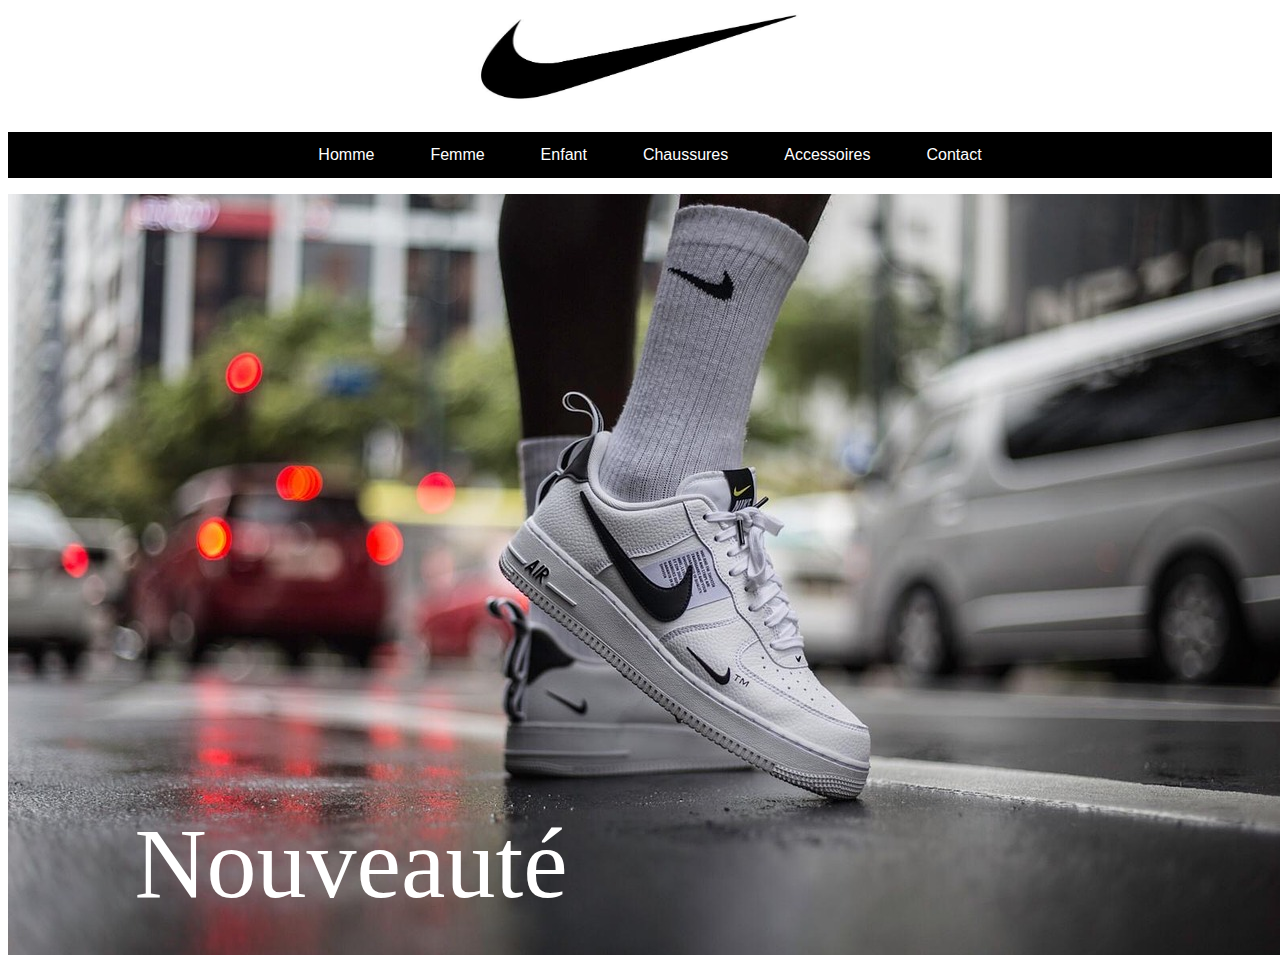
==== index.html @ 14fbe490 "modifié le 2305" ====
<!DOCTYPE html>
<html lang="en">
<head>
    <meta charset="UTF-8">
    <title>site ecommerce nike</title>
    <link href="style.css" rel="stylesheet">
</head>
<body>
    <header>
    <div class="logo">
        <img src="logo-nike.jpg" width="400px" height="100px" alt="logo">
    </div>
    <nav class="menu">
        <ul>
            <li><a href="#Homme">Homme</a></li>
            <li><a href="#Femme">Femme</a></li>
            <li><a href="#Enfant">Enfant</a></li>
            <li><a href="#Chaussures">Chaussures</a></li>
            <li><a href="#Accessoires">Accessoires</a></li>
            <li><a href="#Contact">Contact</a></li>
        </ul>
    </nav>
    </header>

    <main>
        <div class="base">
            <img src="nike-photo.jpg" alt="nike">
            <div class="image-text">Nouveauté</div>
        </div>
        
    </main>

    
</body>
</html>
---- style.css ----
header {
    text-align: center;
}

.logo {
    margin-bottom: 20px;
}

ul {
    list-style-type: none;
    text-align: center;
    background-color: black;
}
li {
    display: inline-block;
    margin-right: 20px;
    

}

li a {
    display: block;
    font-family: Arial, Helvetica, sans-serif;
    color:white;
    text-align: center;
    padding: 14px 16px;
    text-decoration: none;
    
    
}

li a:hover {
    background-color: grey;
    border-radius: 10px;
}

.base {
    position: relative;
}

.image-text {
    position: absolute;
    top: 80%;
    left: 10%;
    z-index: 1;
    color: white;
    font-size: 100px;
    
}
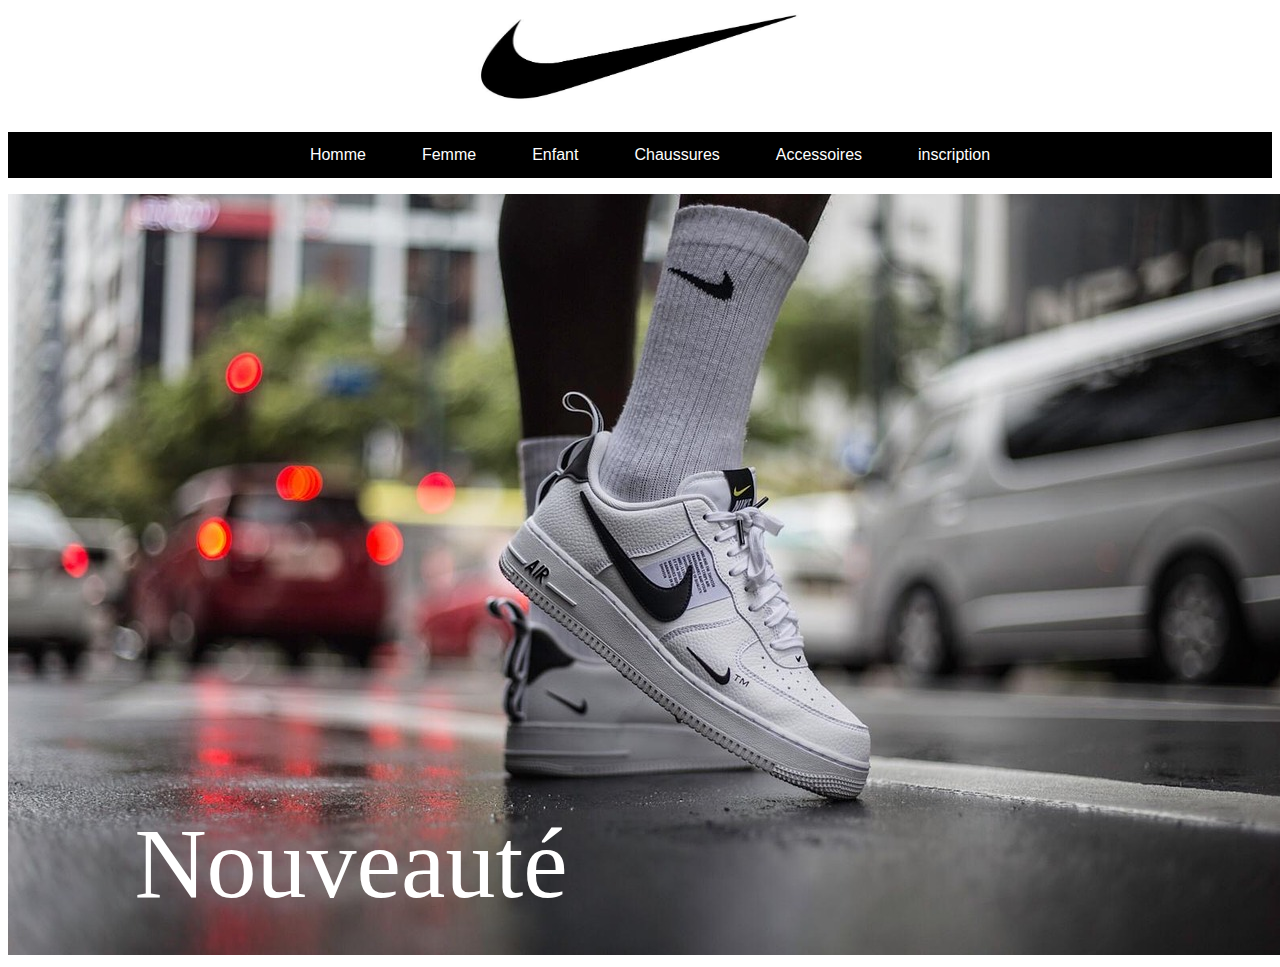
==== commit 21046a92: "modifier le 2305" ====
--- a/index.html
+++ b/index.html
@@ -12,12 +12,12 @@
     </div>
     <nav class="menu">
         <ul>
-            <li><a href="#Homme">Homme</a></li>
-            <li><a href="#Femme">Femme</a></li>
-            <li><a href="#Enfant">Enfant</a></li>
-            <li><a href="#Chaussures">Chaussures</a></li>
-            <li><a href="#Accessoires">Accessoires</a></li>
-            <li><a href="#Contact">Contact</a></li>
+            <li><a href="homme.html">Homme</a></li>
+            <li><a href="femme.html">Femme</a></li>
+            <li><a href="enfant.html">Enfant</a></li>
+            <li><a href="chaussures.html">Chaussures</a></li>
+            <li><a href="accessoire.html">Accessoires</a></li>
+            <li><a href="inscription.html">inscription</a></li>
         </ul>
     </nav>
     </header>
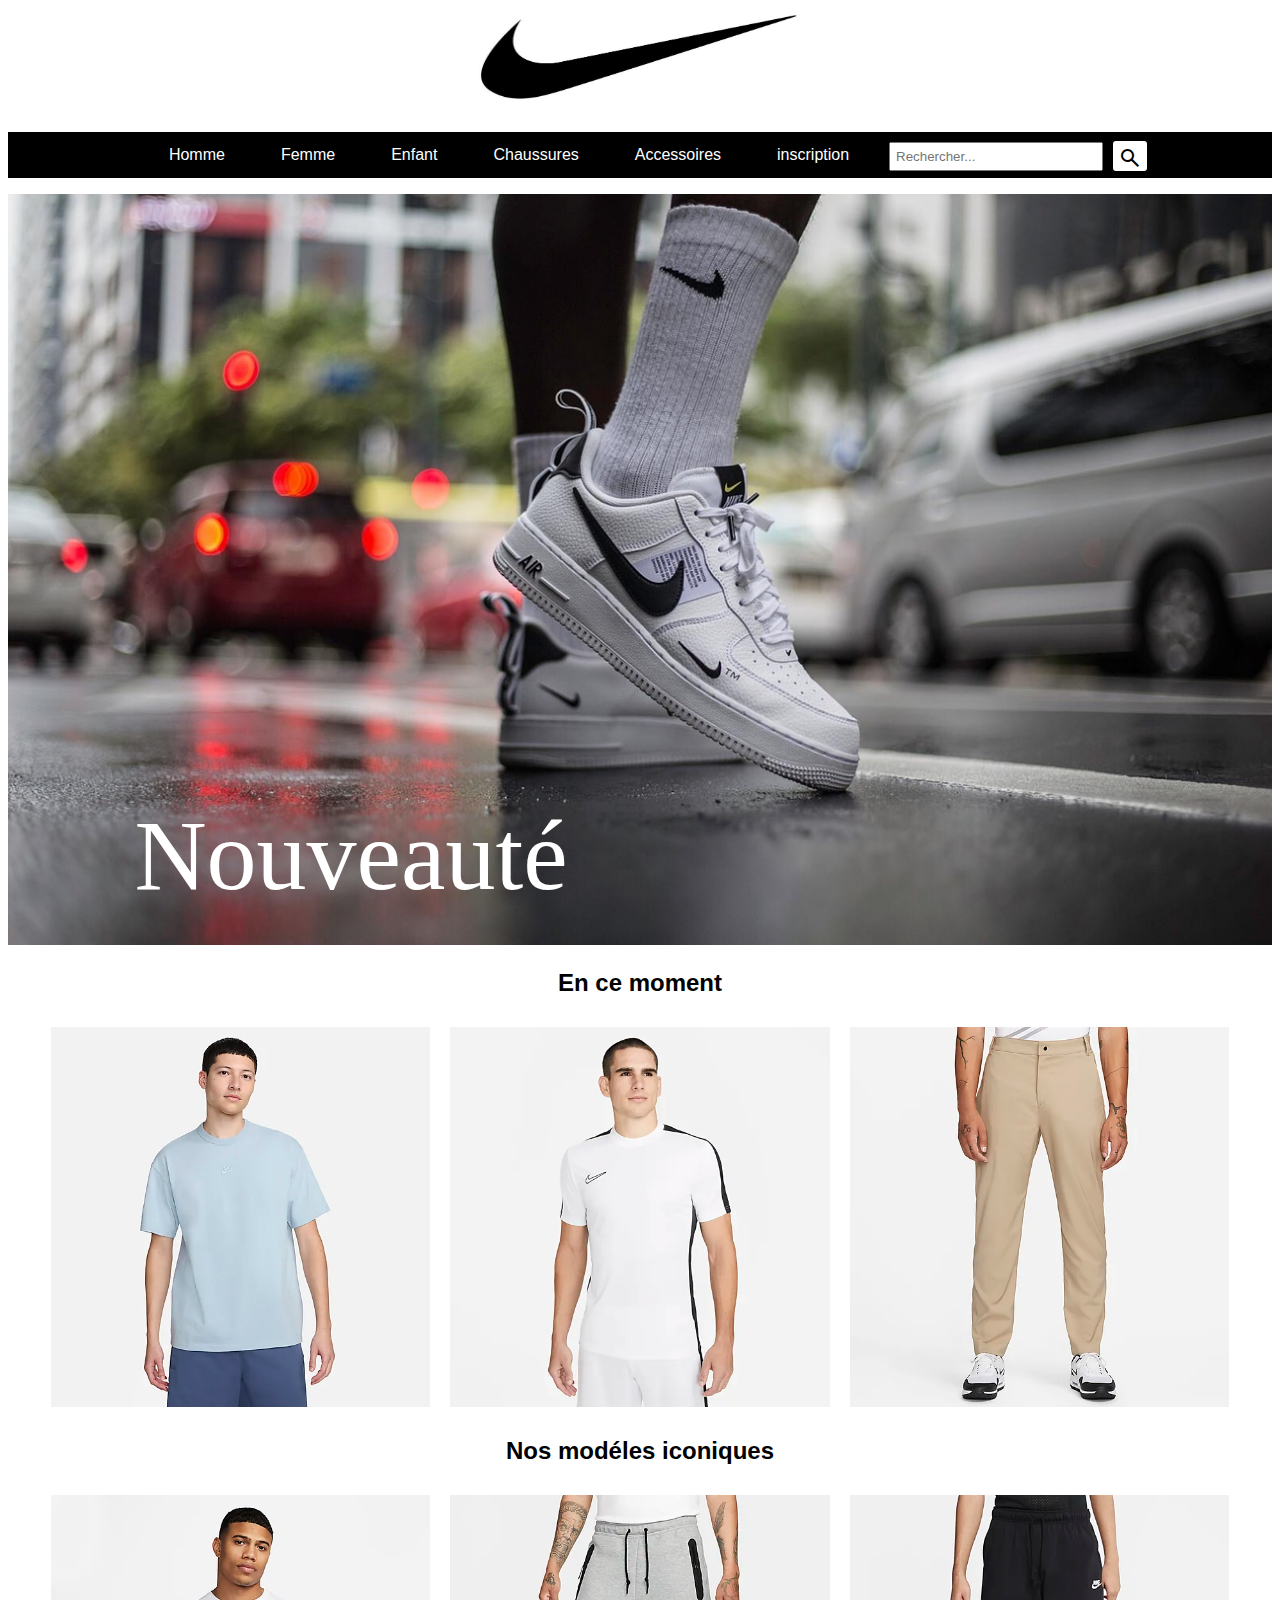
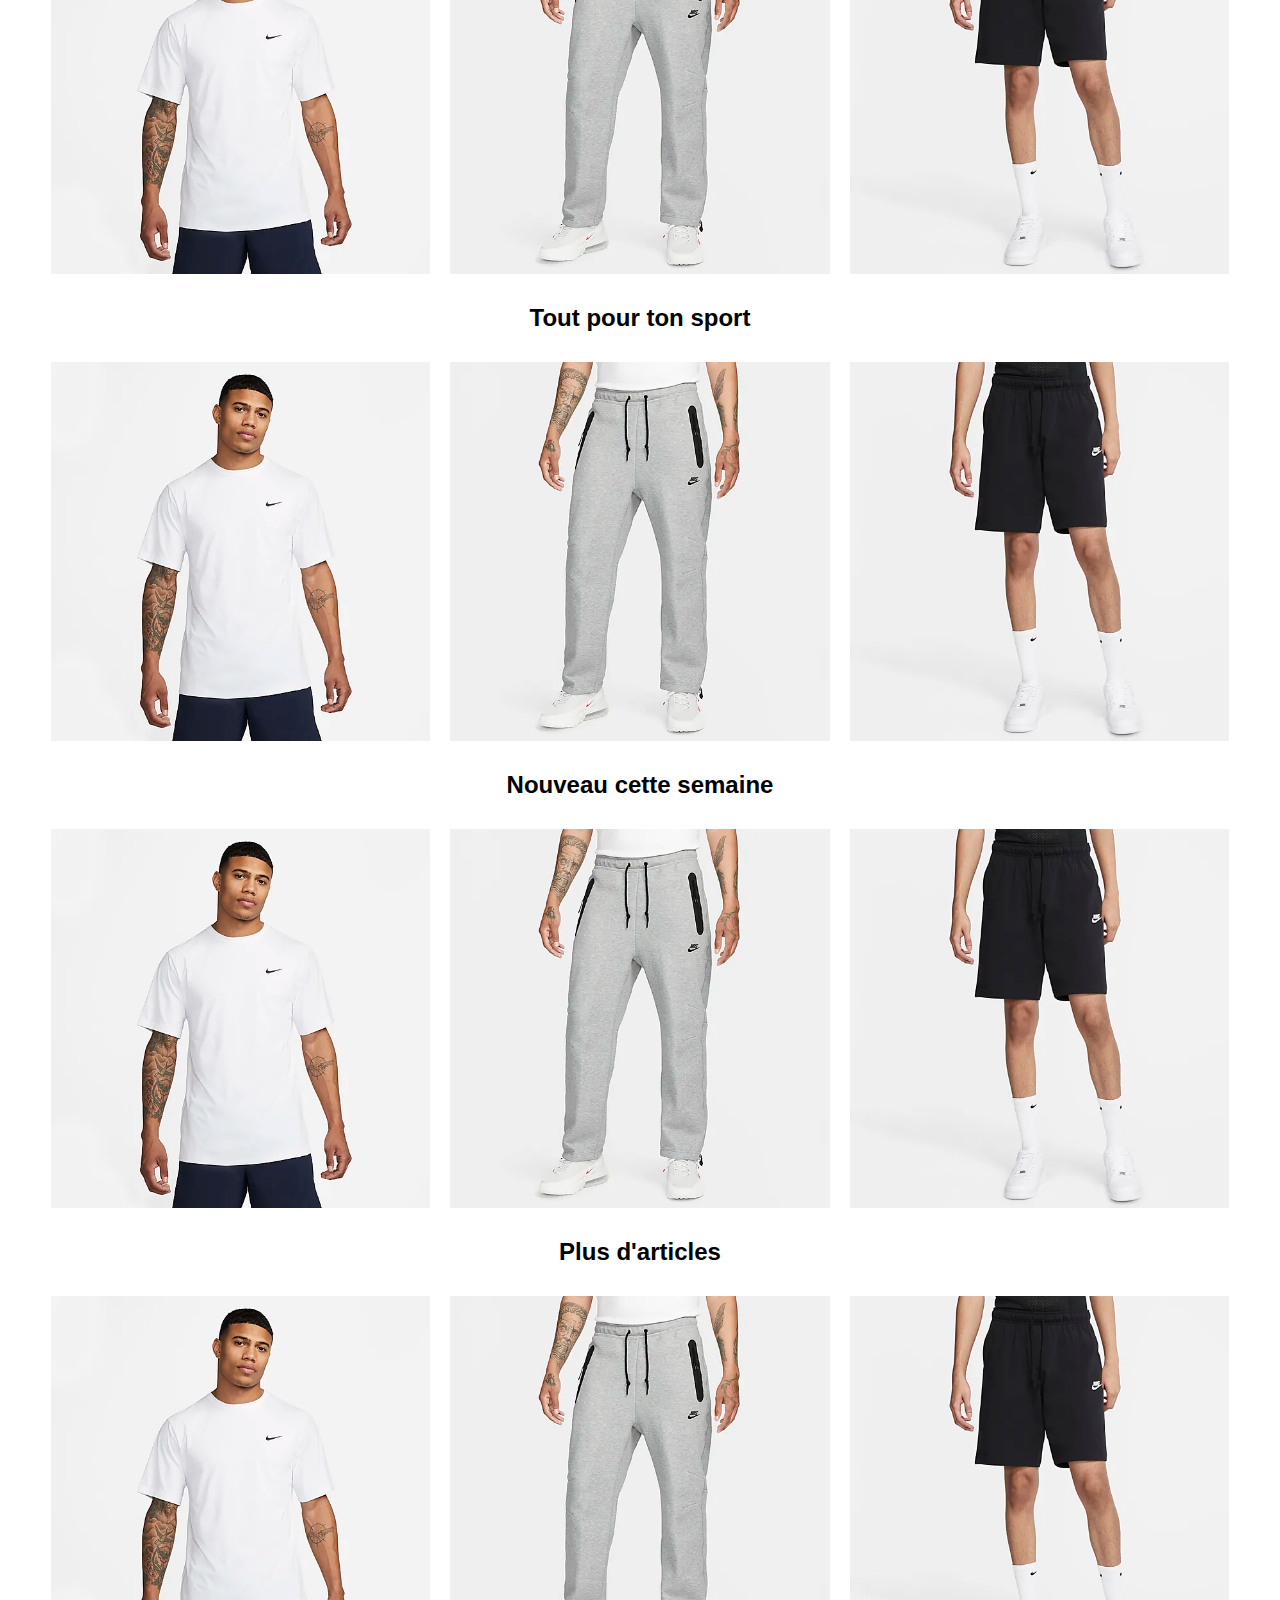
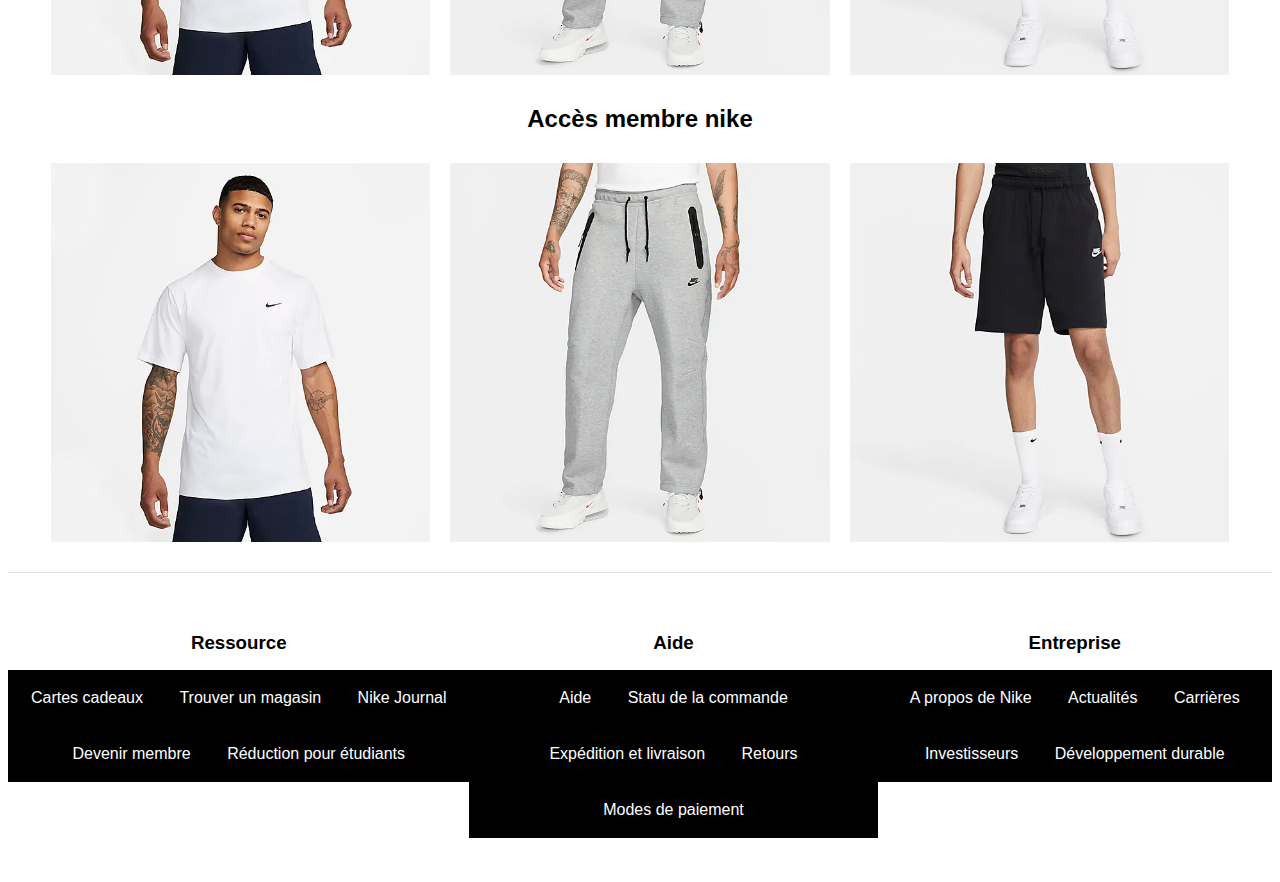
==== commit 25d783f0: "2405" ====
--- a/index.html
+++ b/index.html
@@ -3,12 +3,15 @@
 <head>
     <meta charset="UTF-8">
     <title>site ecommerce nike</title>
+    <link rel="stylesheet" href="https://fonts.googleapis.com/css2?family=Material+Symbols+Outlined:opsz,wght,FILL,GRAD@20..48,100..700,0..1,-50..200" />
     <link href="style.css" rel="stylesheet">
 </head>
 <body>
     <header>
     <div class="logo">
+        <a href="index.html">
         <img src="logo-nike.jpg" width="400px" height="100px" alt="logo">
+        </a>
     </div>
     <nav class="menu">
         <ul>
@@ -18,18 +21,105 @@
             <li><a href="chaussures.html">Chaussures</a></li>
             <li><a href="accessoire.html">Accessoires</a></li>
             <li><a href="inscription.html">inscription</a></li>
+            <li class="search-bar">
+                <form>
+                    <input type="text" placeholder="Rechercher...">
+                    <button type="submit">
+                            <span class="material-symbols-outlined">
+                                search
+                            </span>
+                    </button>
+                    
+                </form>
+            </li>    
         </ul>
     </nav>
     </header>
 
     <main>
         <div class="base">
-            <img src="nike-photo.jpg" alt="nike">
+            <img class="base1" src="nike-photo.jpg" alt="nike">
             <div class="image-text">Nouveauté</div>
+        </div>
+        <h2>En ce moment</h2>
+        <div class="image-container">
+            <div class="row">
+
+                <img class="image" src="tee-shirt-sportswear-essentials-pour.png" >
+                <img class="image" src="haut-de-foot-a-manches-courtes-dri-fit-academy.png" >
+                <img class="image" src="pantalon-de-golf-dri-fit-victory-pour.png">
+            
+            </div>
+            <h2>Nos modéles iconiques</h2>
+            <div class="row">
+                <img class="image" src="haut-a-manches-courtes-anti-uv.png">
+                <img class="image" src="pantalon-de-survetement-a-ourlet.png">
+                <img class="image" src="short-sportswear-club-pour-j6XGkm.png">
+            </div>
+            <h2>Tout pour ton sport</h2>
+            <div class="row">
+                <img class="image" src="haut-a-manches-courtes-anti-uv.png">
+                <img class="image" src="pantalon-de-survetement-a-ourlet.png">
+                <img class="image" src="short-sportswear-club-pour-j6XGkm.png">
+            </div>
+            <h2>Nouveau cette semaine</h2>
+            <div class="row">
+                <img class="image" src="haut-a-manches-courtes-anti-uv.png">
+                <img class="image" src="pantalon-de-survetement-a-ourlet.png">
+                <img class="image" src="short-sportswear-club-pour-j6XGkm.png">
+            </div>
+            <h2>Plus d'articles</h2>
+            <div class="row">
+                <img class="image" src="haut-a-manches-courtes-anti-uv.png">
+                <img class="image" src="pantalon-de-survetement-a-ourlet.png">
+                <img class="image" src="short-sportswear-club-pour-j6XGkm.png">
+            </div>
+            <h2>Accès membre nike</h2>
+            <div class="row">
+                <img class="image" src="haut-a-manches-courtes-anti-uv.png">
+                <img class="image" src="pantalon-de-survetement-a-ourlet.png">
+                <img class="image" src="short-sportswear-club-pour-j6XGkm.png">
+            </div>
         </div>
         
     </main>
+    <hr class="barre-horizontal">
 
+    <footer>
+        <div class="footer-menu">
+            <div class="footer-column">
+                <h3>Ressource</h3>
+                <ul>
+                    <li><a href="#">Cartes cadeaux</a></li>
+                    <li><a href="#">Trouver un magasin</a></li>
+                    <li><a href="#">Nike Journal</a></li>
+                    <li><a href="#">Devenir membre</a></li>
+                    <li><a href="#">Réduction pour étudiants</a></li>
+                </ul>
+            </div>
+            <div class="footer-column">
+                <h3>Aide</h3>
+                <ul>
+                    <li><a href="#">Aide</a></li>
+                    <li><a href="#">Statu de la commande</a></li>
+                    <li><a href="#">Expédition et livraison</a></li>
+                    <li><a href="#">Retours</a></li>
+                    <li><a href="#">Modes de paiement</a></li>
+                </ul>
+            </div>
+            <div class="footer-column">
+                <h3>Entreprise</h3>
+                <ul>
+                    <li><a href="#">A propos de Nike</a></li>
+                    <li><a href="#">Actualités</a></li>
+                    <li><a href="#">Carrières</a></li>
+                    <li><a href="#">Investisseurs</a></li>
+                    <li><a href="#">Développement durable</a></li>
+                </ul>
+            </div>
+        </div>
+    </footer>
+ 
     
 </body>
 </html>--- a/style.css
+++ b/style.css
@@ -33,9 +33,37 @@
     background-color: grey;
     border-radius: 10px;
 }
+.search-bar {
+    display: inline-block;
+    vertical-align: middle;
+}
+
+.search-bar form {
+    display: flex;
+    align-items: center;
+}
+
+.search-bar input[type="text"] {
+    padding: 5px;
+    width: 200px;
+    margin-right: 10px;
+
+}
+
+.search-bar button {
+    padding: 5px; 
+    border: none; 
+    background-color: #fff; 
+    border-radius: 3px;
+    height: 30px; 
+    cursor: pointer; 
+}
 
 .base {
     position: relative;
+}
+.base1 {
+    width: 100%;
 }
 
 .image-text {
@@ -46,4 +74,55 @@
     color: white;
     font-size: 100px;
     
-}+}
+h2 {
+    text-align: center;
+    margin-top: 20px;
+    font-family: Arial, Helvetica, sans-serif;
+    
+}
+.image-container {
+    margin-top: 20px;
+}
+.image-container .row {
+    display: flex; /* Utilisation de flexbox pour aligner les images en ligne */
+    justify-content: center; /* Centrage horizontal des images */
+}
+.image-container .row .image {
+    width: 30%; /* Ajustez la taille des images selon vos besoins */
+    margin: 10px; /* Espacement entre les images */
+}
+.barre-horizontal {
+    border: none;
+    border-top: 1px solid rgb(231, 227, 227);
+    margin: 20px 0;
+}
+.footer-menu {
+    margin-top: 20px;
+    display: flex;
+    padding: 20px 0;
+    font-family: Arial, Helvetica, sans-serif;
+}
+
+
+
+.footer-column h3 {
+    text-align: center;
+    margin-bottom: 10px;
+}
+
+.footer-column ul {
+    list-style-type: none;
+    padding: 0;
+}
+
+.footer-column li {
+    text-align: center;
+    margin: 5px 0;
+}
+
+.footer-column a {
+    color: white;
+    text-decoration: none;
+}
+
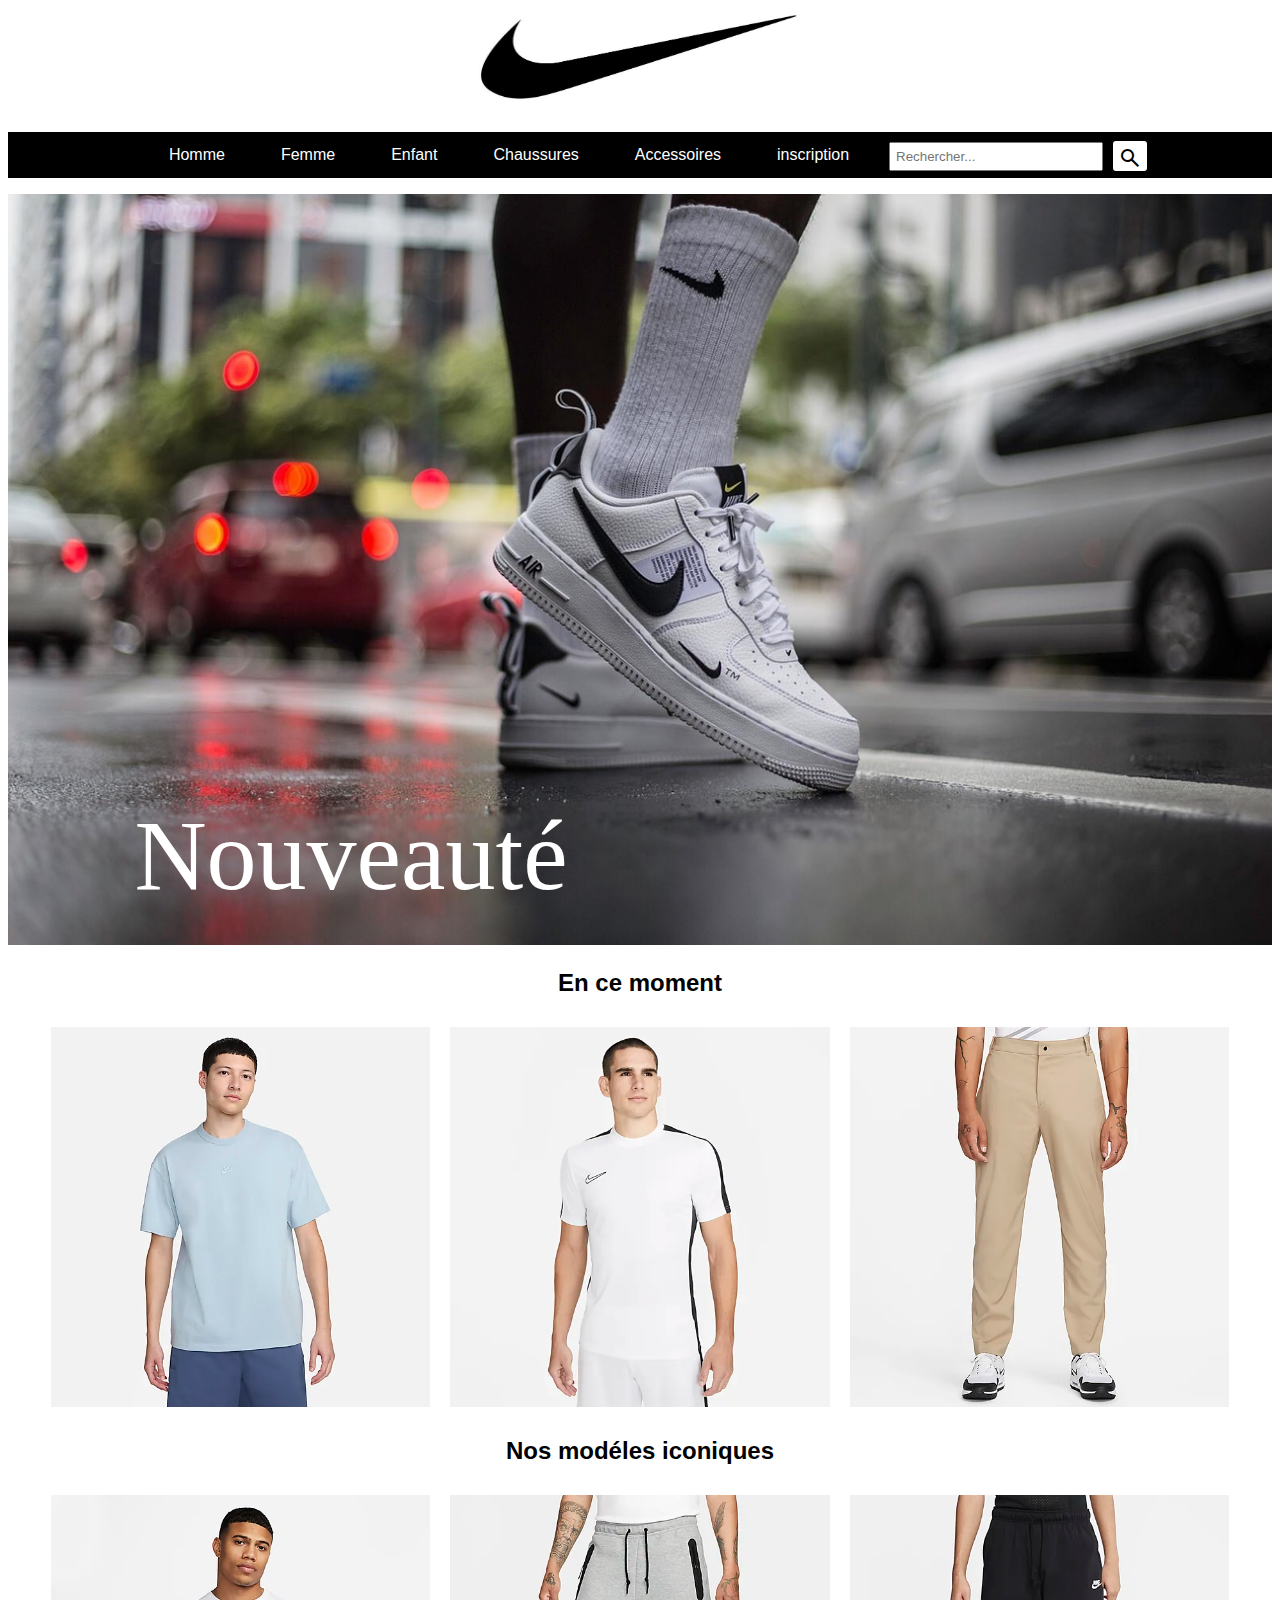
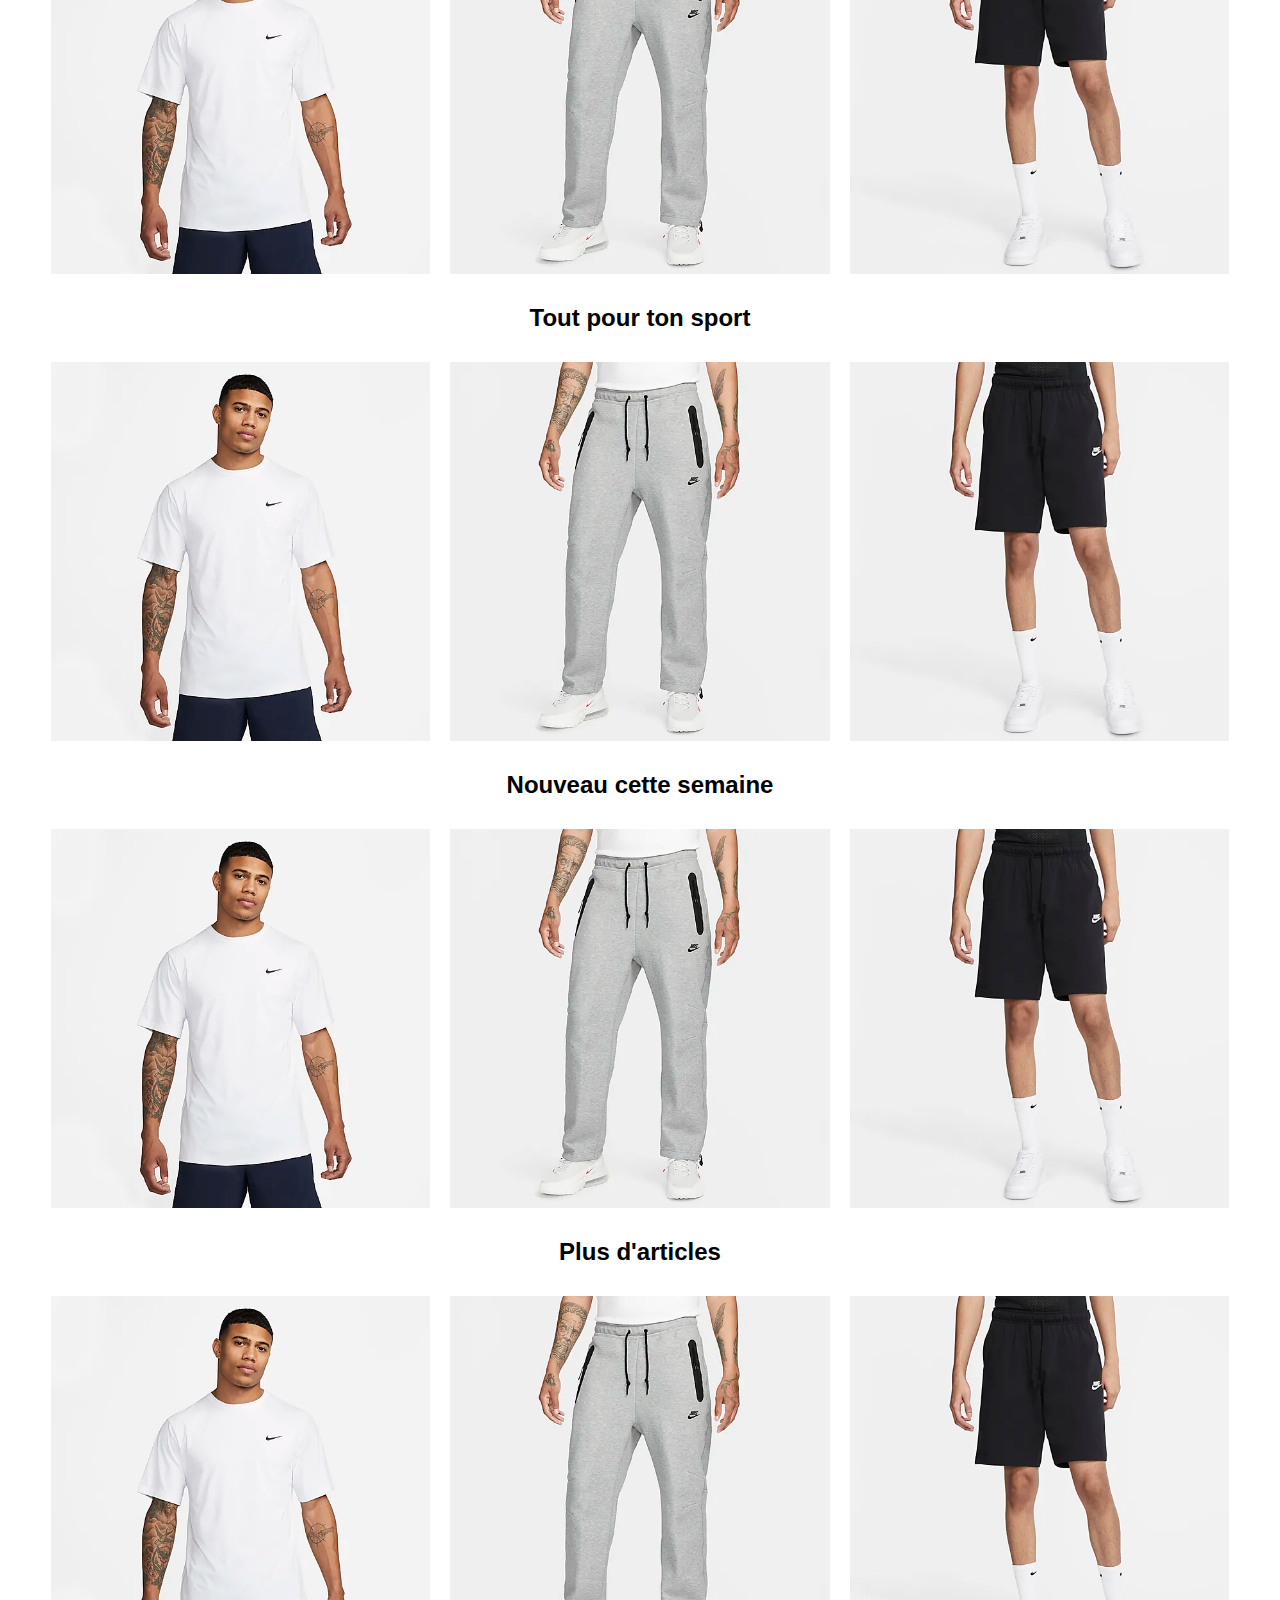
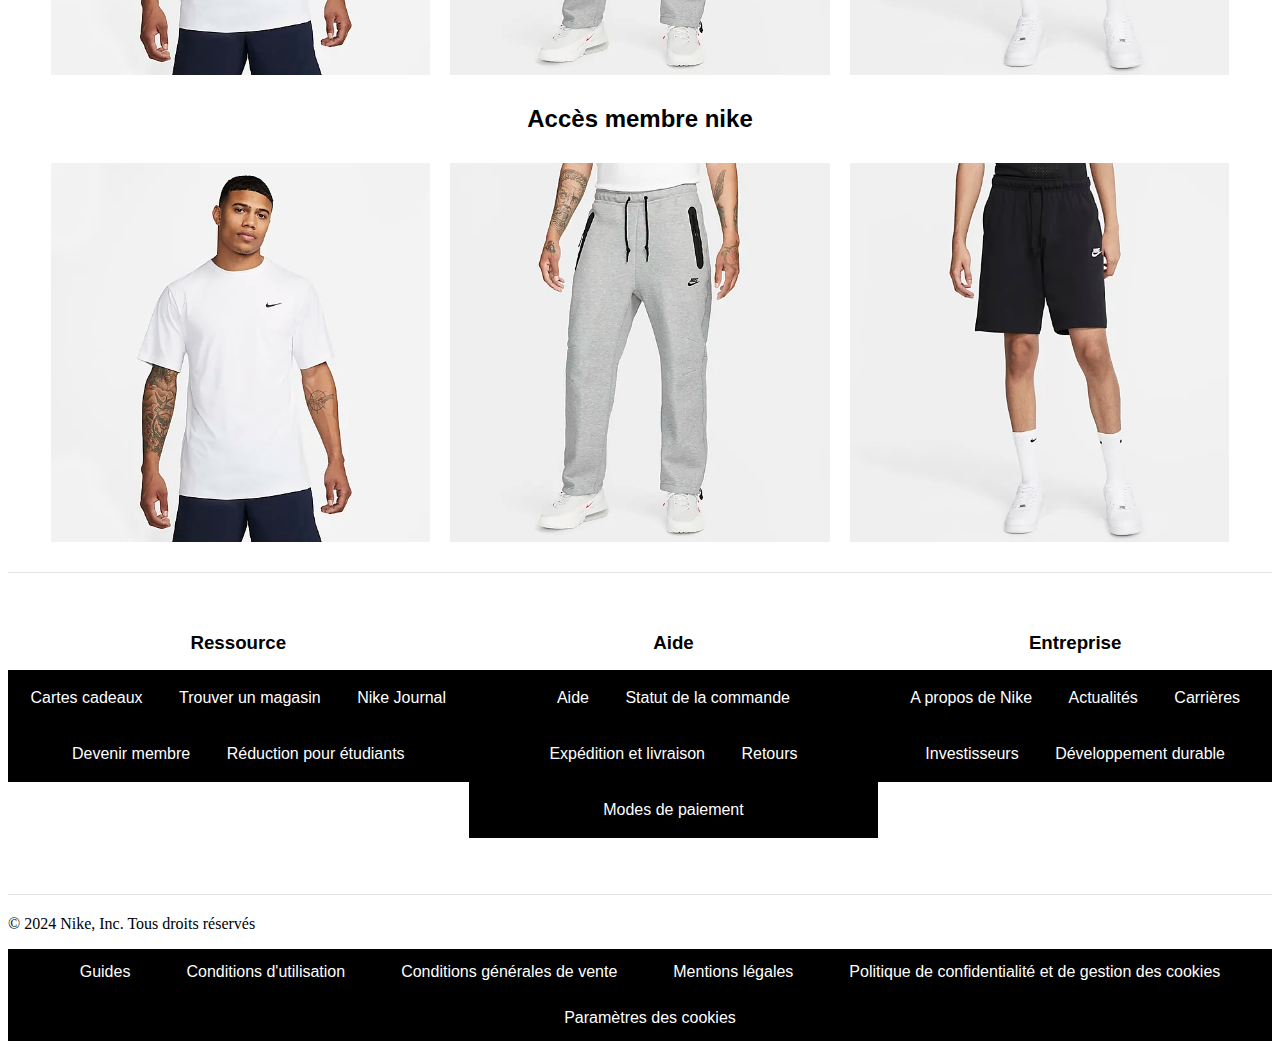
==== commit f7e6e865: "24-05" ====
--- a/index.html
+++ b/index.html
@@ -101,7 +101,7 @@
                 <h3>Aide</h3>
                 <ul>
                     <li><a href="#">Aide</a></li>
-                    <li><a href="#">Statu de la commande</a></li>
+                    <li><a href="#">Statut de la commande</a></li>
                     <li><a href="#">Expédition et livraison</a></li>
                     <li><a href="#">Retours</a></li>
                     <li><a href="#">Modes de paiement</a></li>
@@ -118,6 +118,22 @@
                 </ul>
             </div>
         </div>
+        <hr class="barre-horizontal">
+        © 2024 Nike, Inc. Tous droits réservés<br>
+        
+        <div class="footer-fin">
+            <ul>
+                <li><a href="#">Guides</a></li>
+                <li><a href="#">Conditions d'utilisation</a></li>
+                <li><a href="#">Conditions générales de vente</a></li>
+                <li><a href="#">Mentions légales</a></li>
+                <li><a href="#">Politique de confidentialité et de gestion des cookies</a></li>
+                <li><a href="#">Paramètres des cookies</a></li>
+
+            </ul>
+        </div>
+
+        
     </footer>
  
     
--- a/style.css
+++ b/style.css
@@ -92,6 +92,7 @@
     width: 30%; /* Ajustez la taille des images selon vos besoins */
     margin: 10px; /* Espacement entre les images */
 }
+
 .barre-horizontal {
     border: none;
     border-top: 1px solid rgb(231, 227, 227);
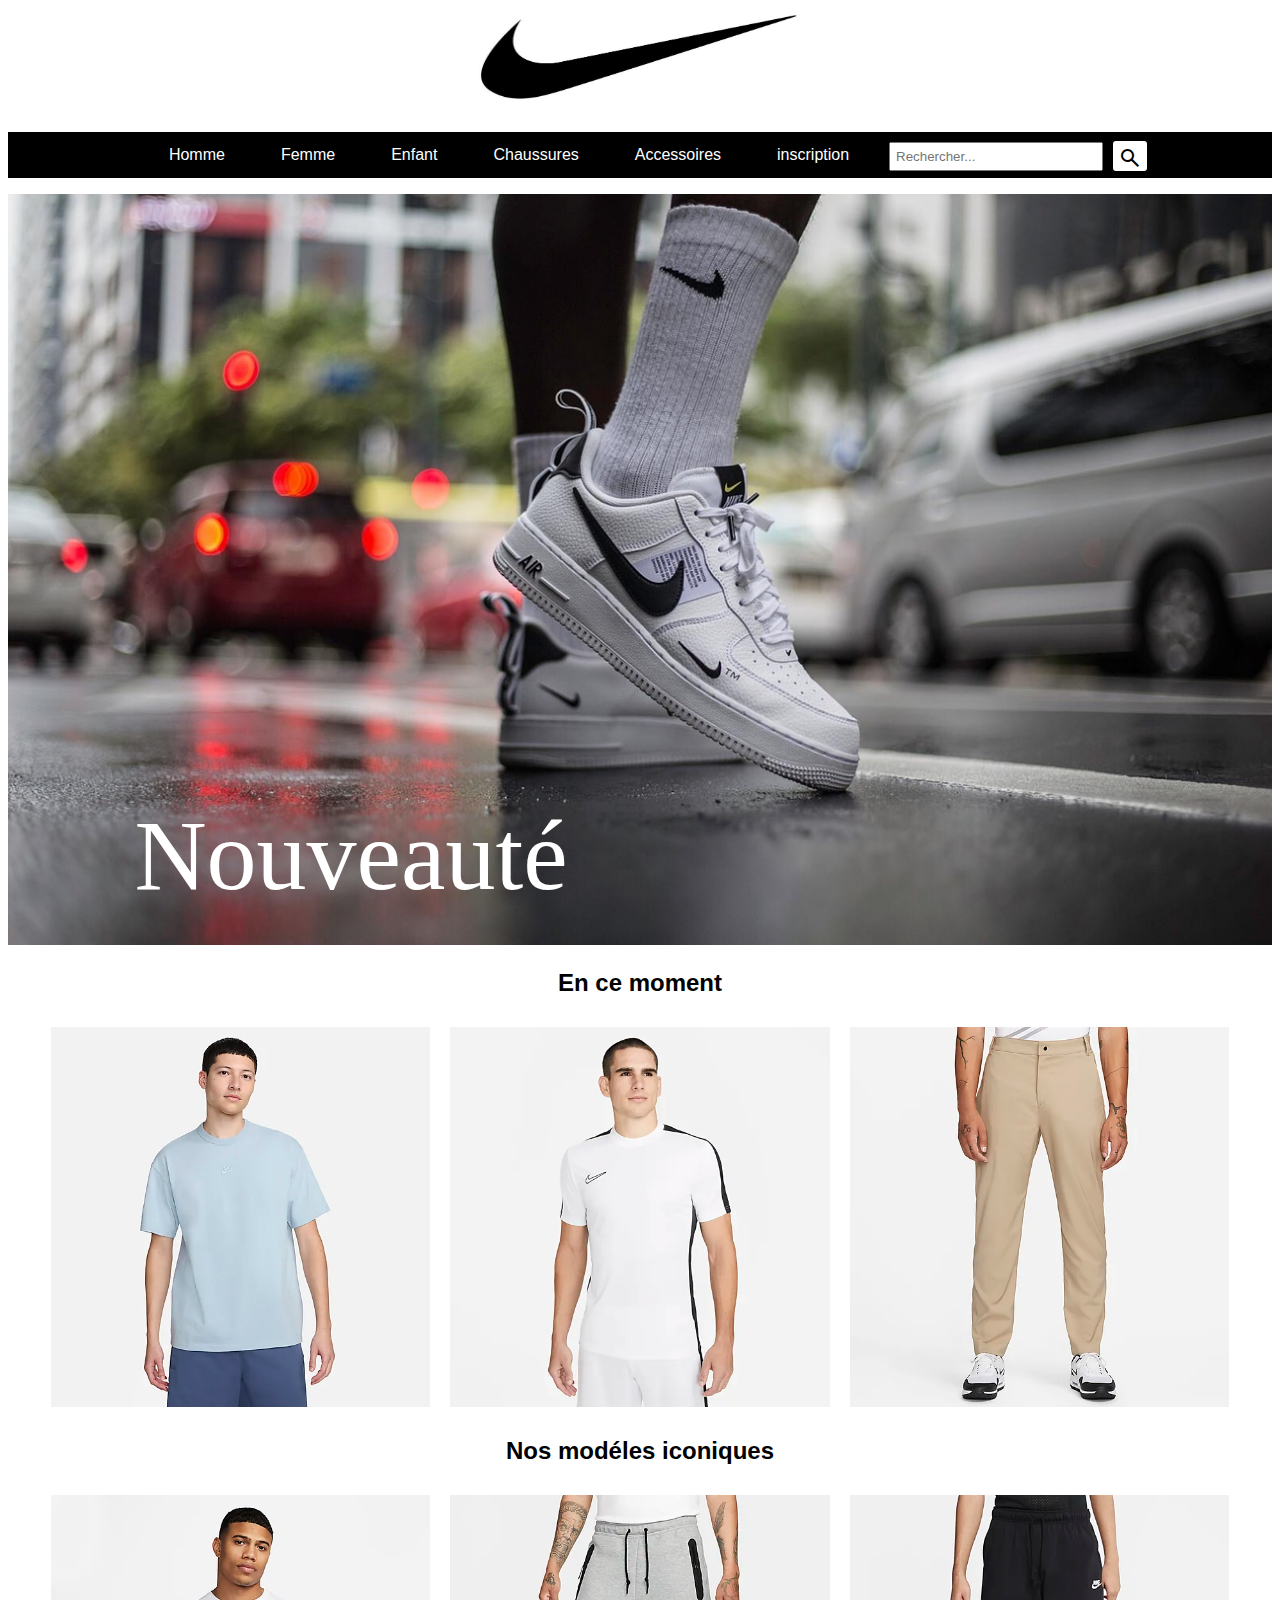
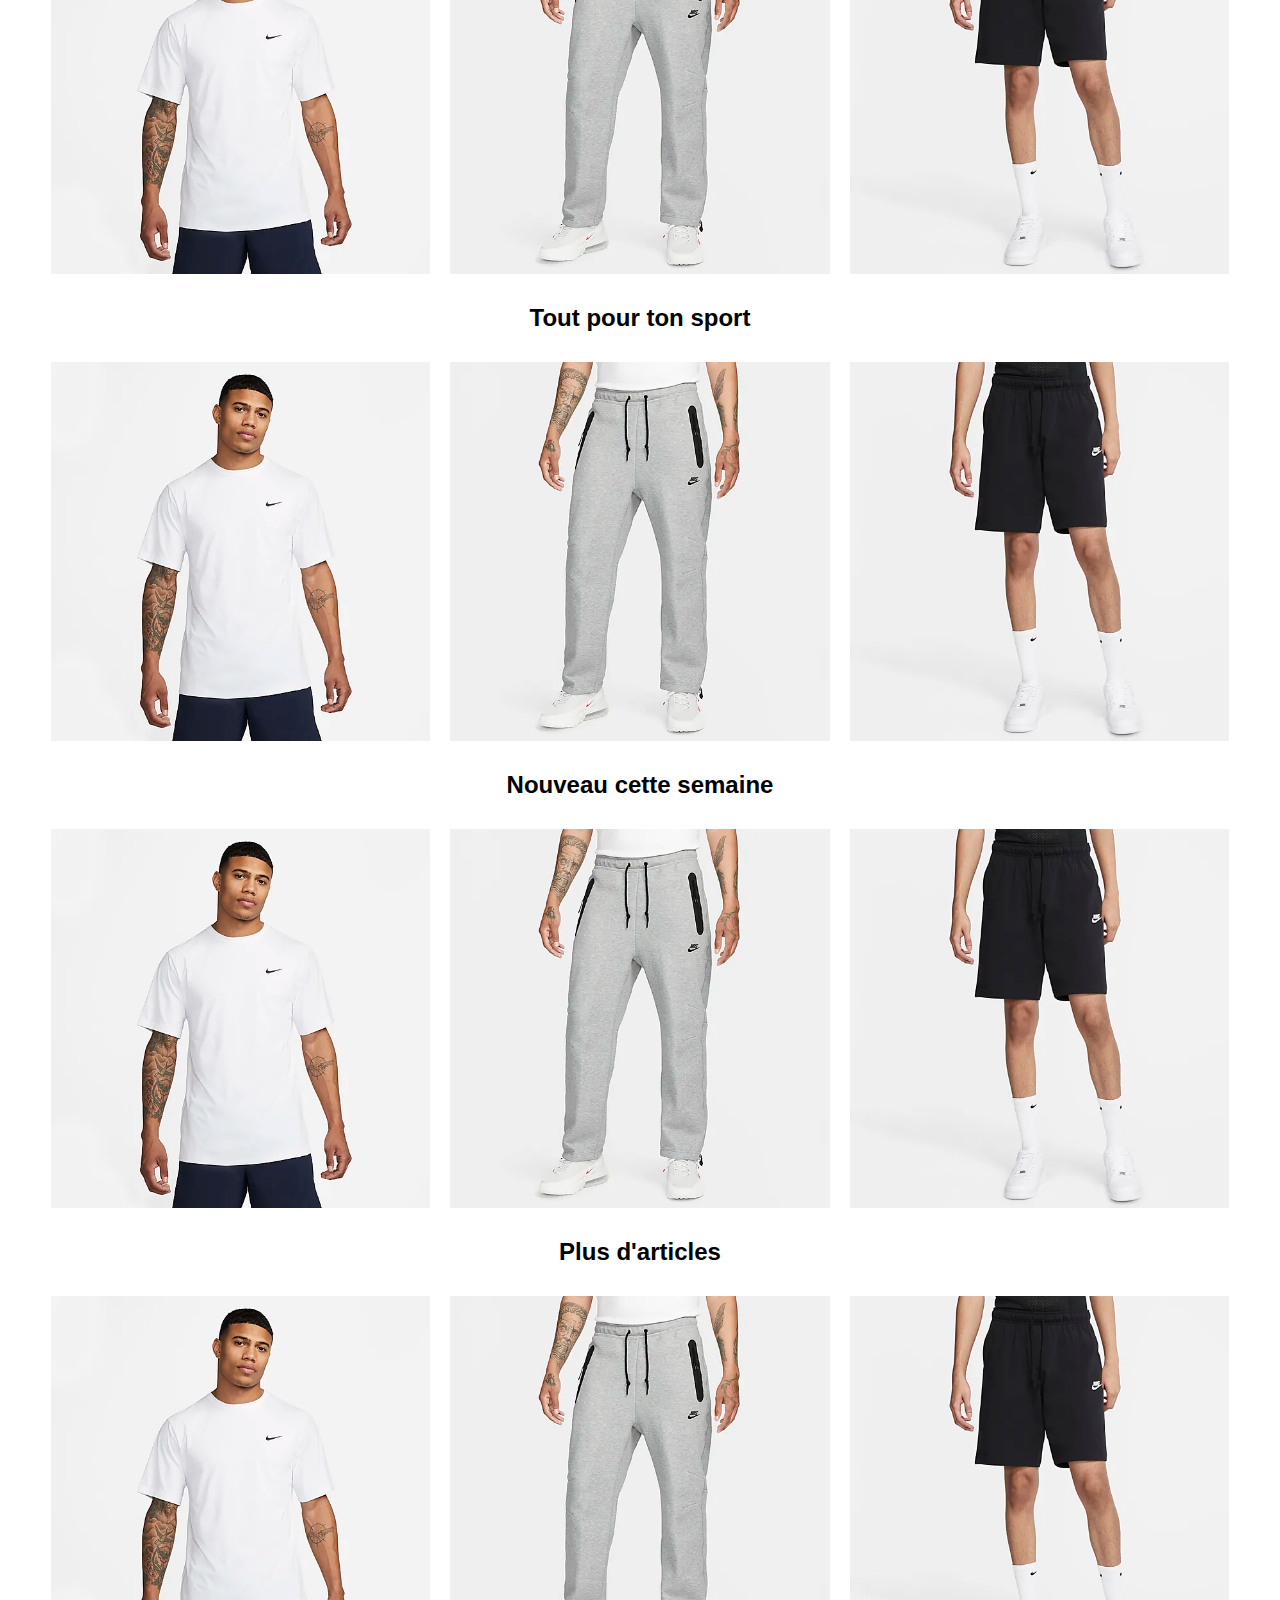
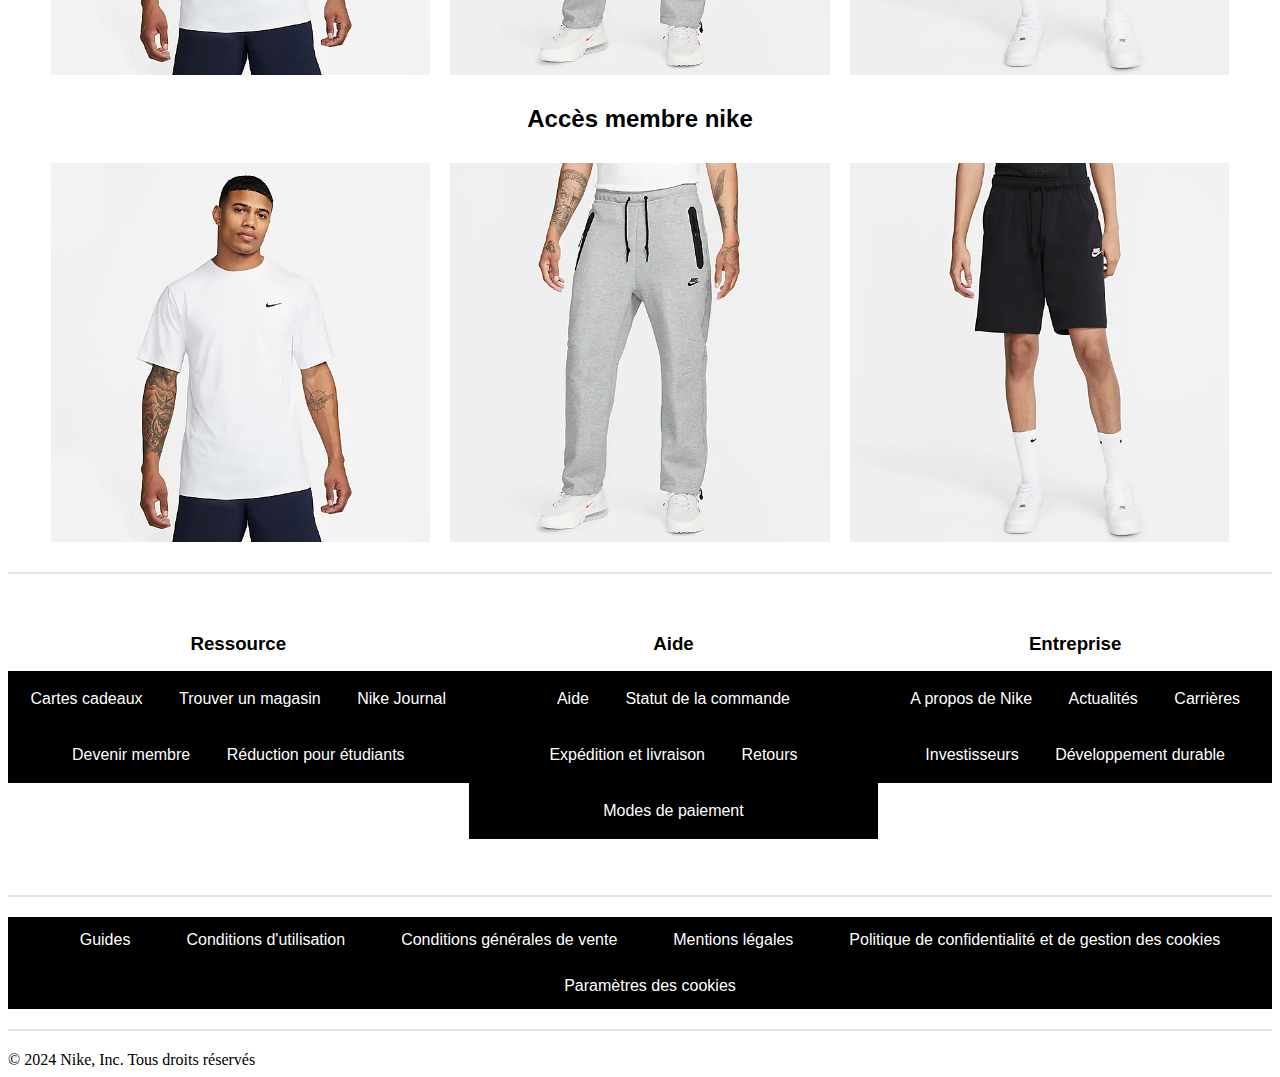
==== commit b6c3fd31: "3105" ====
--- a/index.html
+++ b/index.html
@@ -119,7 +119,7 @@
             </div>
         </div>
         <hr class="barre-horizontal">
-        © 2024 Nike, Inc. Tous droits réservés<br>
+        
         
         <div class="footer-fin">
             <ul>
@@ -132,6 +132,8 @@
 
             </ul>
         </div>
+        <hr class="barre-horizontal">
+        © 2024 Nike, Inc. Tous droits réservés<br>
 
         
     </footer>
--- a/style.css
+++ b/style.css
@@ -95,7 +95,7 @@
 
 .barre-horizontal {
     border: none;
-    border-top: 1px solid rgb(231, 227, 227);
+    border-top: 2px solid rgb(231, 227, 227);
     margin: 20px 0;
 }
 .footer-menu {
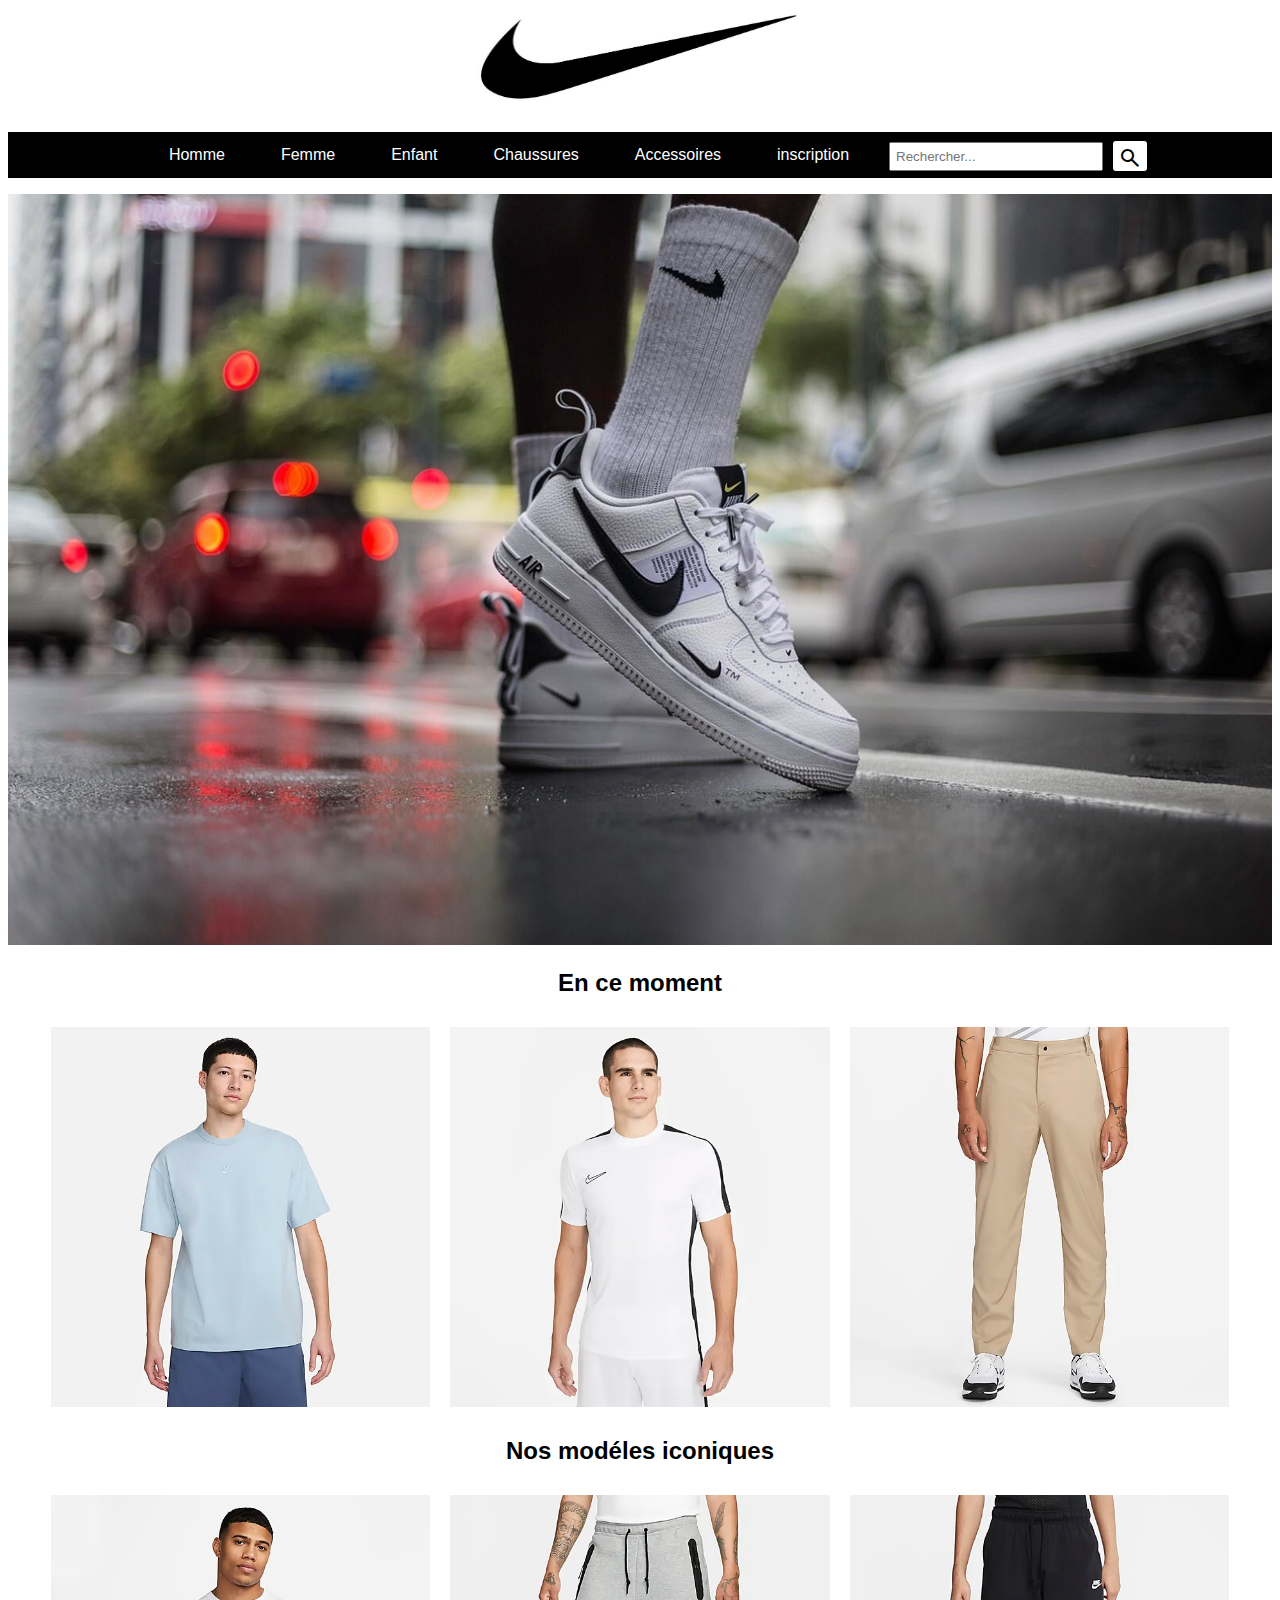
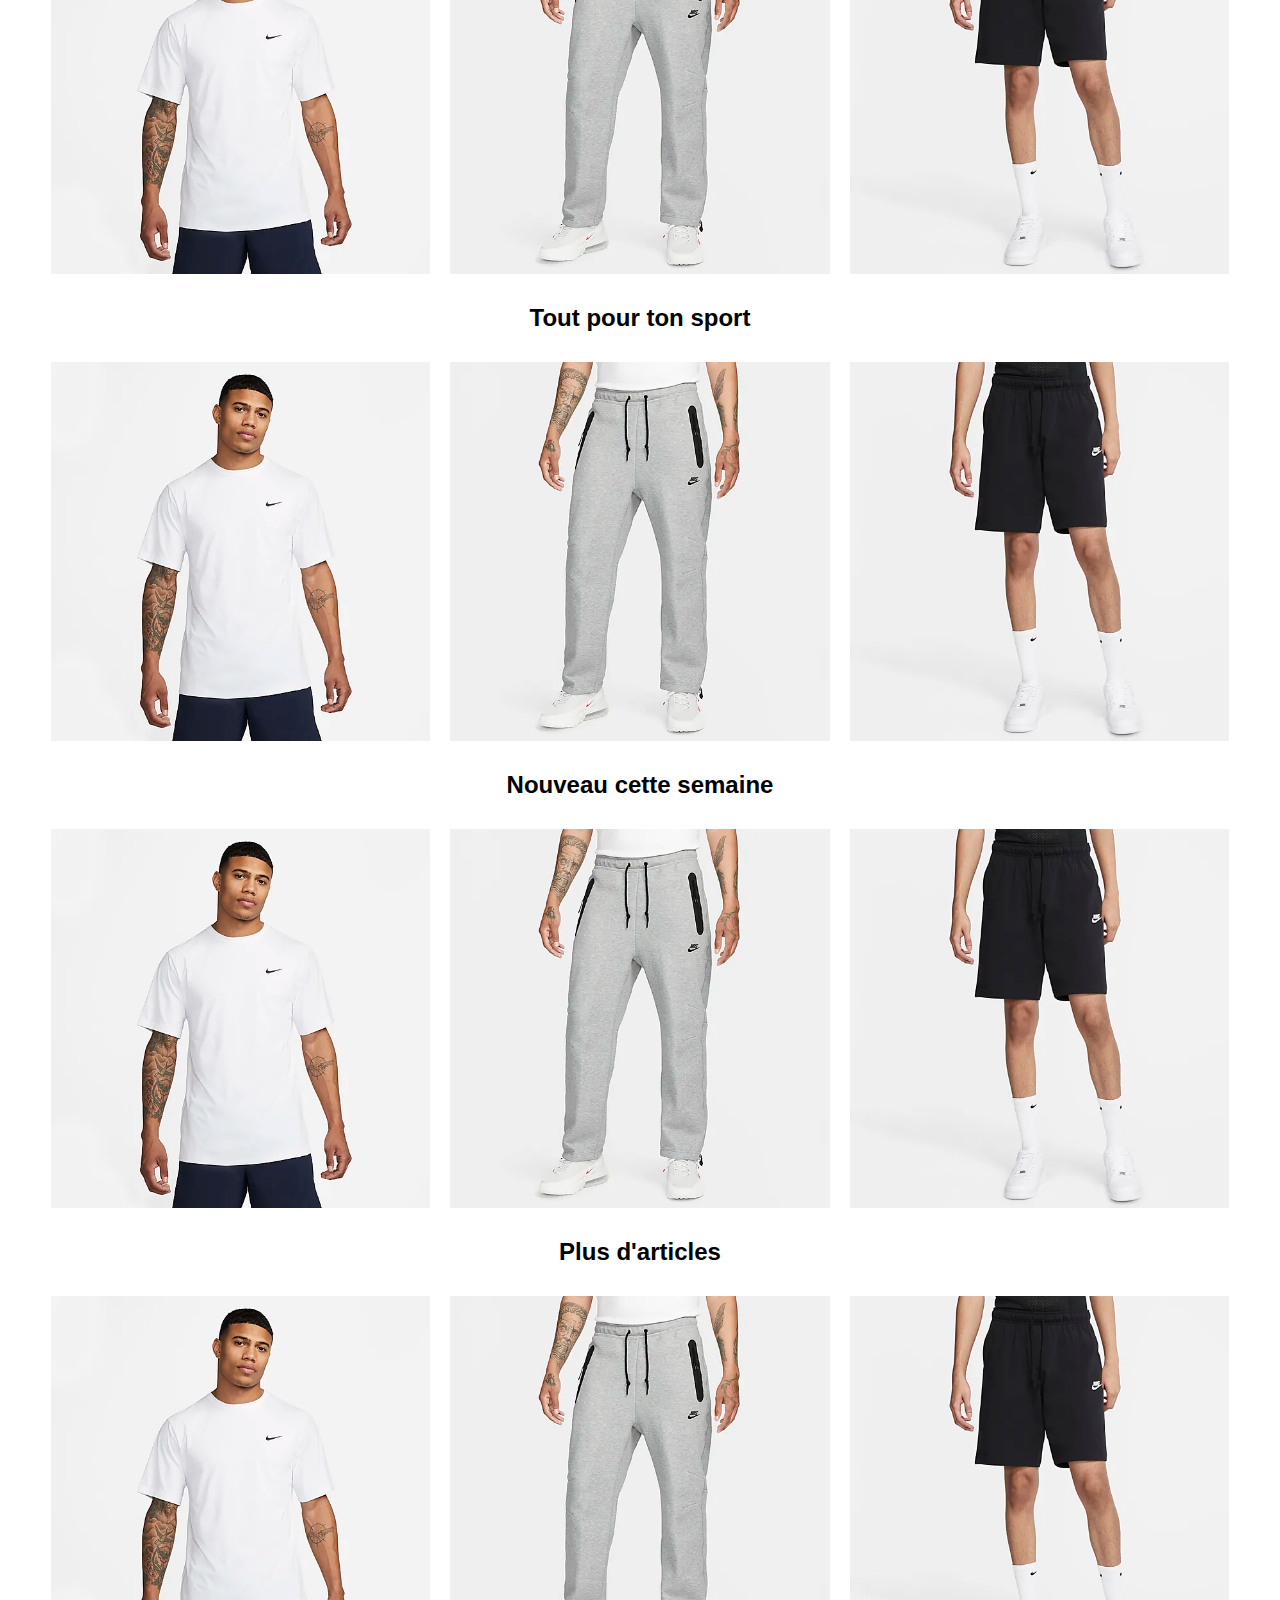
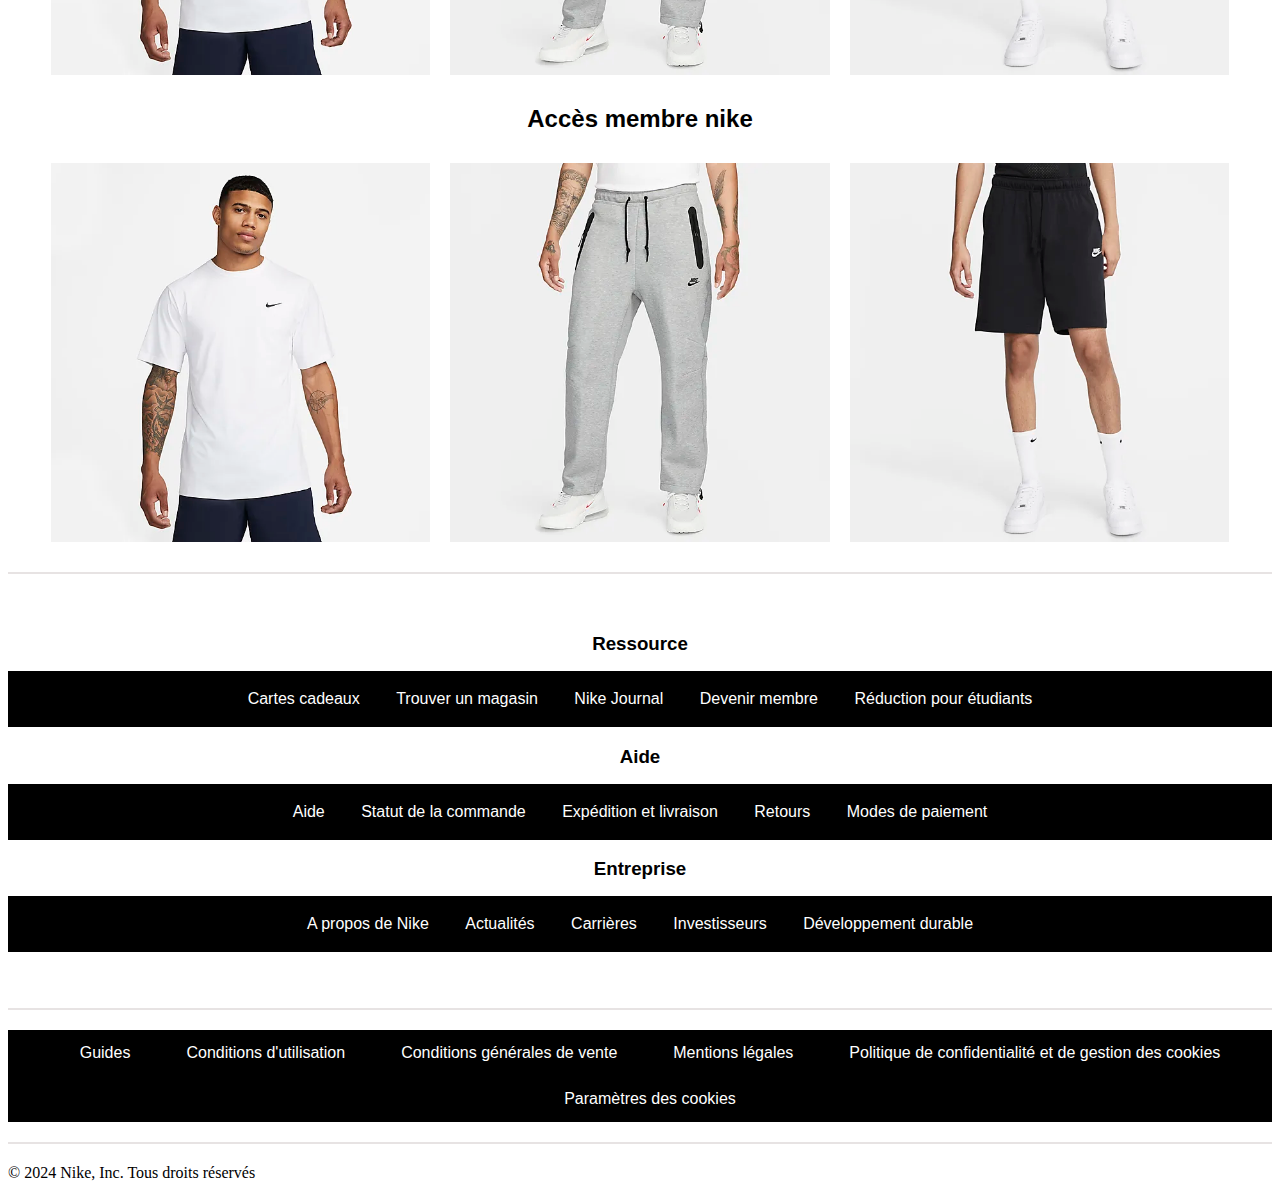
==== commit 3a7ffe7a: "0506" ====
--- a/index.html
+++ b/index.html
@@ -2,9 +2,11 @@
 <html lang="en">
 <head>
     <meta charset="UTF-8">
+    <meta name="viewport" content="width=device-width, initial-scale=1.0">
     <title>site ecommerce nike</title>
     <link rel="stylesheet" href="https://fonts.googleapis.com/css2?family=Material+Symbols+Outlined:opsz,wght,FILL,GRAD@20..48,100..700,0..1,-50..200" />
-    <link href="style.css" rel="stylesheet">
+    <link href="home.css" rel="stylesheet">
+
 </head>
 <body>
     <header>
@@ -39,7 +41,6 @@
     <main>
         <div class="base">
             <img class="base1" src="nike-photo.jpg" alt="nike">
-            <div class="image-text">Nouveauté</div>
         </div>
         <h2>En ce moment</h2>
         <div class="image-container">
--- a/home.css
+++ b/home.css
@@ -0,0 +1,168 @@
+header {
+    text-align: center;
+}
+
+.logo {
+    margin-bottom: 20px;
+}
+
+ul {
+    list-style-type: none;
+    text-align: center;
+    background-color: black;
+}
+li {
+    display: inline-block;
+    margin-right: 20px;
+    
+
+}
+
+li a {
+    display: block;
+    font-family: Arial, Helvetica, sans-serif;
+    color:white;
+    text-align: center;
+    padding: 14px 16px;
+    text-decoration: none;
+    
+    
+}
+
+li a:hover {
+    background-color: grey;
+    border-radius: 10px;
+}
+.search-bar {
+    display: inline-block;
+    vertical-align: middle;
+}
+
+.search-bar form {
+    display: flex;
+    align-items: center;
+}
+
+.search-bar input[type="text"] {
+    padding: 5px;
+    width: 200px;
+    margin-right: 10px;
+
+}
+
+.search-bar button {
+    padding: 5px; 
+    border: none; 
+    background-color: #fff; 
+    border-radius: 3px;
+    height: 30px; 
+    cursor: pointer; 
+}
+
+.base {
+    position: relative;
+}
+.base1 {
+    width: 100%;
+}
+
+
+h2 {
+    text-align: center;
+    margin-top: 20px;
+    font-family: Arial, Helvetica, sans-serif;
+    
+}
+.image-container {
+    margin-top: 20px;
+}
+.image-container .row {
+    display: flex; /* Utilisation de flexbox pour aligner les images en ligne */
+    justify-content: center; /* Centrage horizontal des images */
+}
+.image-container .row .image {
+    width: 30%; /* Ajustez la taille des images selon vos besoins */
+    margin: 10px; /* Espacement entre les images */
+}
+
+.barre-horizontal {
+    border: none;
+    border-top: 2px solid rgb(231, 227, 227);
+    margin: 20px 0;
+}
+.footer-menu {
+    margin-top: 20px;
+    padding: 20px 0;
+    font-family: Arial, Helvetica, sans-serif;
+}
+
+
+
+.footer-column h3 {
+    text-align: center;
+    margin-bottom: 10px;
+}
+
+.footer-column ul {
+    list-style-type: none;
+    padding: 0;
+}
+
+.footer-column li {
+    text-align: center;
+    margin: 5px 0;
+}
+
+.footer-column a {
+    color: white;
+    text-decoration: none;
+}
+@media screen and (max-width: 480px) {
+    .image-container .row a {
+        flex: 1 1 calc(33.333% - 1rem);
+    }
+
+    .container {
+        flex-direction: row;
+    }
+
+    .sidebar {
+        width: 100%;
+        margin-right: 0;
+        margin-bottom: 20px;
+    }
+    
+}
+
+
+@media screen and (min-width: 481px) and (max-width: 768px) {
+    .image-container .row a {
+        flex: 1 1 calc(33.333% - 1rem);
+    }
+
+    .container {
+        flex-direction: column;
+    }
+
+    .sidebar {
+        width: 100%;
+        margin-right: 0;
+        margin-bottom: 20px;
+    }
+}
+
+/* Pour les écrans jusqu'à 1024 pixels de large */
+@media screen and (max-width: 1024px) {
+    body {
+        margin: 0 auto;
+    }
+
+    .logo img {
+        width: 100%;
+        height: auto;
+    }
+
+    .image-container .row a {
+        flex: 1 1 calc(50% - 1rem);
+    }
+}